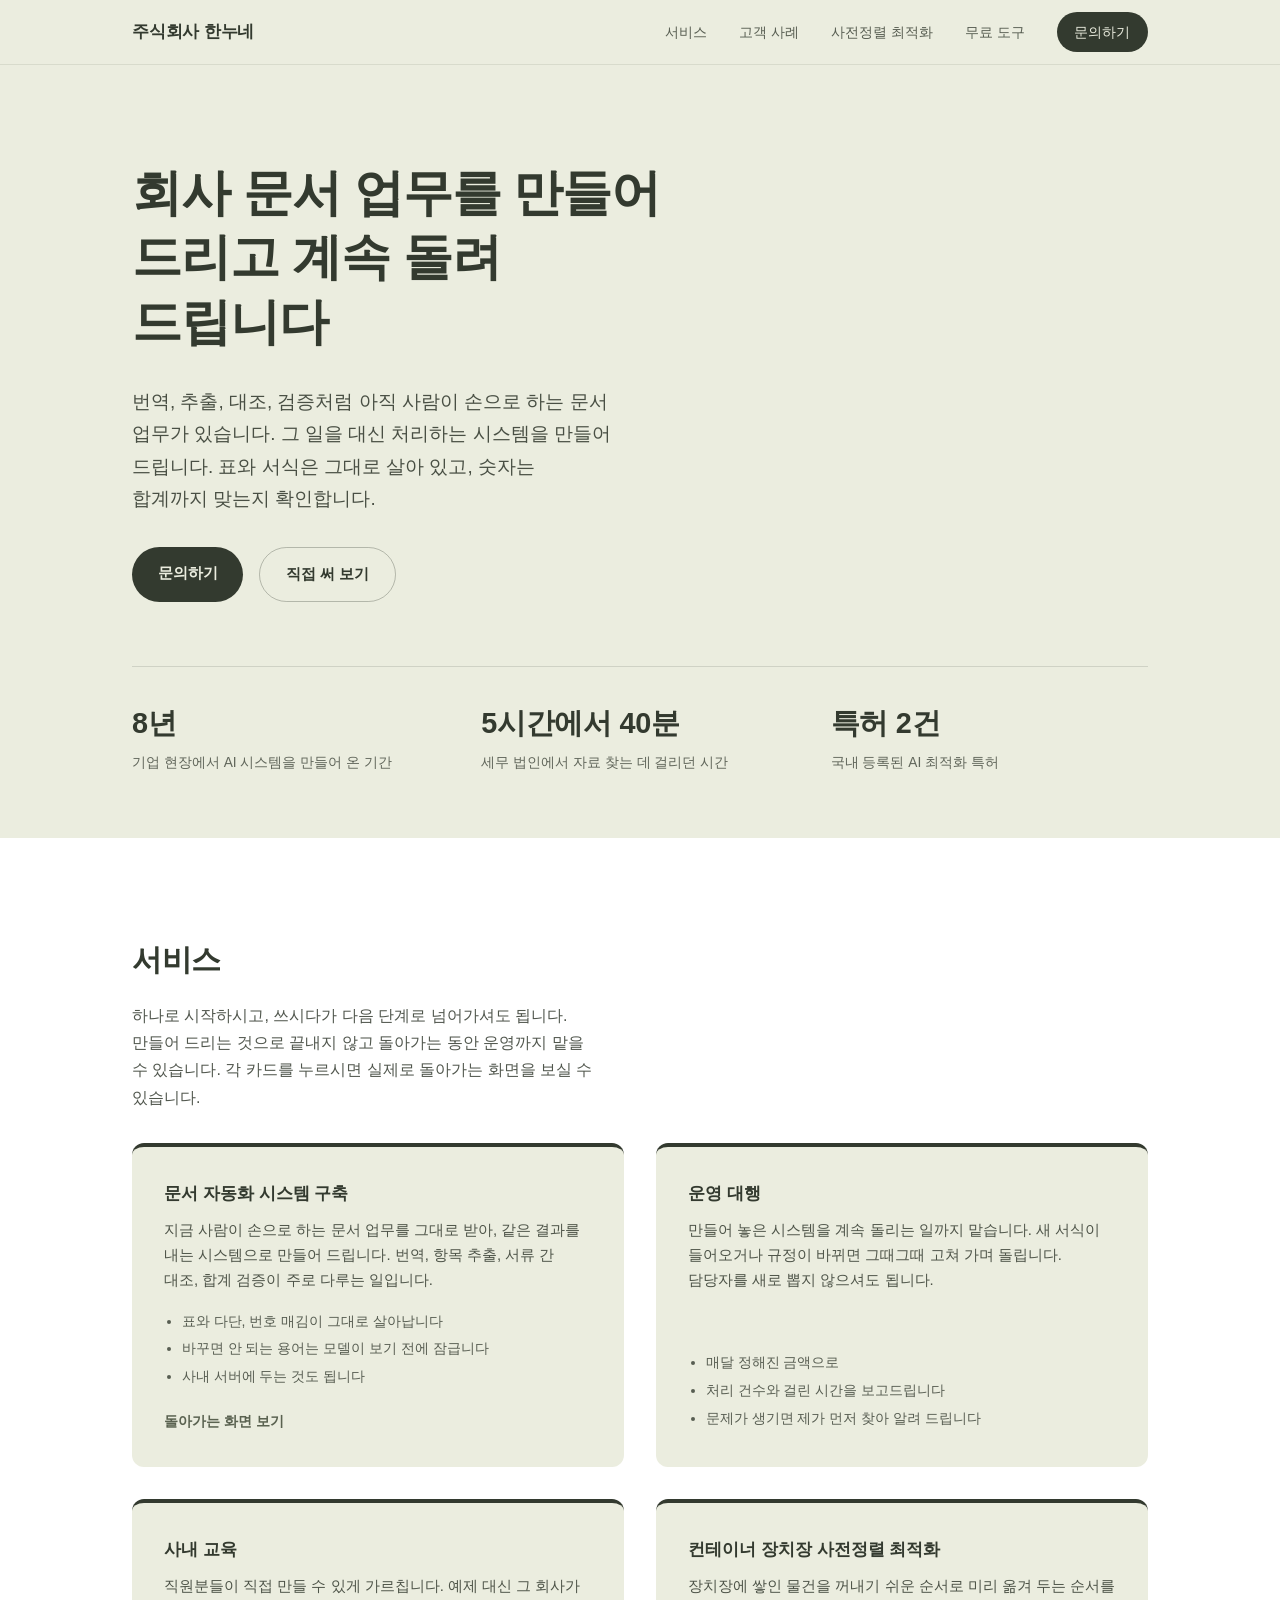
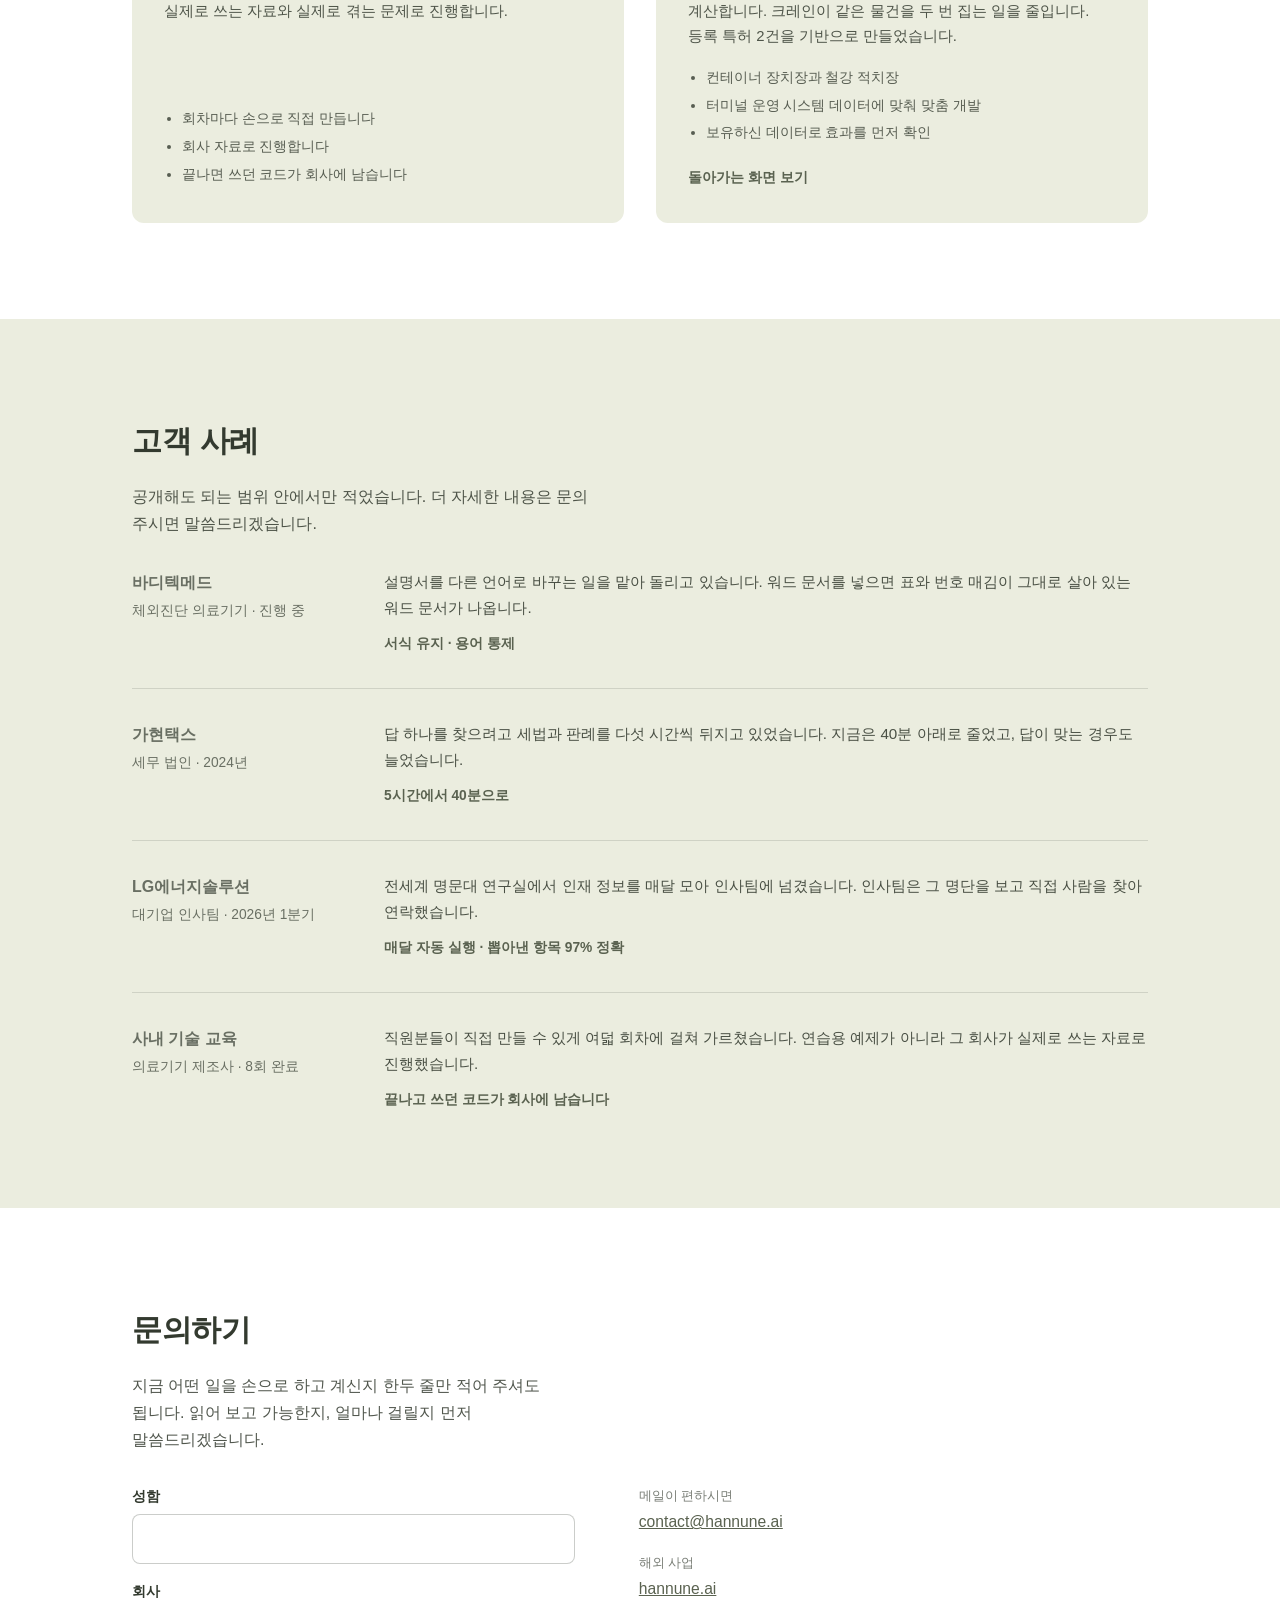
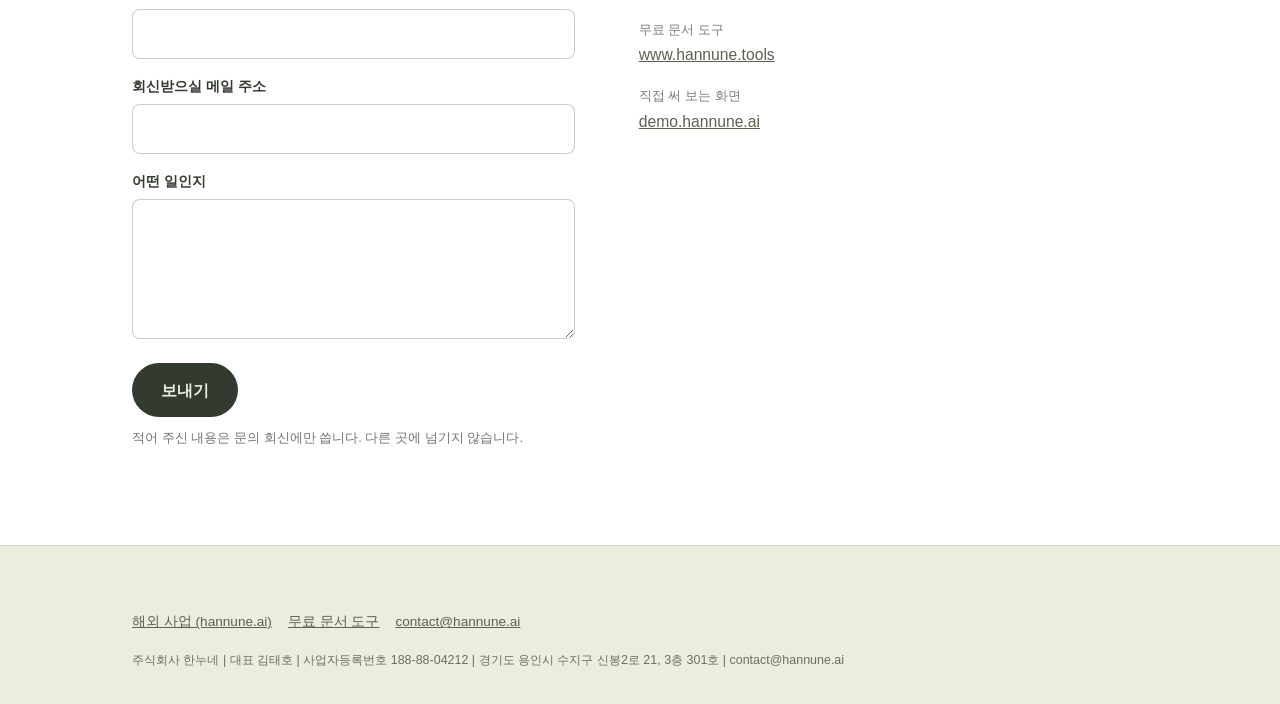
==== index.html @ e2fcb83c "주식회사 한누네 국내 소개 사이트를 올린다 첫 화면, 서비스 네 가지, 고객 사례 네 건, 문의 폼, 사업자 표시로 이루어진 한 쪽짜리 사이트다. 컨테이너 장치장 사전정렬 최적화 " ====
<!DOCTYPE html>
<html lang="ko">
<head>
<meta charset="UTF-8">
<meta name="viewport" content="width=device-width, initial-scale=1.0">
<title>주식회사 한누네 — 회사 문서 업무를 만들어 드리고 계속 돌려 드립니다</title>
<meta name="description" content="번역, 추출, 검증처럼 사람이 손으로 하던 문서 업무를 자동화해 드립니다. 서식을 그대로 살리고 숫자를 검증합니다. 만들어 드리는 것으로 끝내지 않고 운영까지 맡습니다.">
<link rel="canonical" href="https://hannune.net/">
<meta property="og:type" content="website">
<meta property="og:title" content="주식회사 한누네">
<meta property="og:description" content="회사 문서 업무를 만들어 드리고 계속 돌려 드립니다.">
<meta property="og:url" content="https://hannune.net/">
<meta property="og:locale" content="ko_KR">
<link rel="icon" href="favicon.svg" type="image/svg+xml">
<link rel="icon" href="favicon.png" type="image/png">
<link rel="stylesheet" href="styles.css">
</head>
<body>

<header class="site-header">
  <div class="container header-inner">
    <a href="/" class="site-name">주식회사 한누네</a>
    <nav class="header-nav">
      <a href="#offer">서비스</a>
      <a href="#work">고객 사례</a>
      <a href="/pre-marshalling/">사전정렬 최적화</a>
      <a href="https://www.hannune.tools/" target="_blank" rel="noopener">무료 도구</a>
      <a href="#contact" class="header-cta">문의하기</a>
    </nav>
  </div>
</header>

<main>

<section class="hero">
  <div class="container">
    <h1>회사 문서 업무를 만들어 드리고 계속 돌려 드립니다</h1>
    <p class="lead">
      번역, 추출, 대조, 검증처럼 아직 사람이 손으로 하는 문서 업무가 있습니다.
      그 일을 대신 처리하는 시스템을 만들어 드립니다. 표와 서식은 그대로 살아 있고,
      숫자는 합계까지 맞는지 확인합니다.
    </p>
    <div class="hero-actions">
      <a href="#contact" class="btn btn-primary">문의하기</a>
      <a href="https://demo.hannune.ai/" class="btn btn-secondary" target="_blank" rel="noopener">직접 써 보기</a>
    </div>

    <div class="facts">
      <div>
        <div class="fact-value">8년</div>
        <div class="fact-label">기업 현장에서 AI 시스템을 만들어 온 기간</div>
      </div>
      <div>
        <div class="fact-value">5시간에서 40분</div>
        <div class="fact-label">세무 법인에서 자료 찾는 데 걸리던 시간</div>
      </div>
      <div>
        <div class="fact-value">특허 2건</div>
        <div class="fact-label">국내 등록된 AI 최적화 특허</div>
      </div>
    </div>
  </div>
</section>

<section class="section section-white" id="offer">
  <div class="container">
    <h2>서비스</h2>
    <p class="section-lead">
      하나로 시작하시고, 쓰시다가 다음 단계로 넘어가셔도 됩니다.
      만들어 드리는 것으로 끝내지 않고 돌아가는 동안 운영까지 맡을 수 있습니다.
      각 카드를 누르시면 실제로 돌아가는 화면을 보실 수 있습니다.
    </p>

    <div class="offer-grid">
      <article class="offer-card">
        <h3>문서 자동화 시스템 구축</h3>
        <p>
          지금 사람이 손으로 하는 문서 업무를 그대로 받아, 같은 결과를 내는 시스템으로
          만들어 드립니다. 번역, 항목 추출, 서류 간 대조, 합계 검증이 주로 다루는 일입니다.
        </p>
        <ul>
          <li>표와 다단, 번호 매김이 그대로 살아납니다</li>
          <li>바꾸면 안 되는 용어는 모델이 보기 전에 잠급니다</li>
          <li>사내 서버에 두는 것도 됩니다</li>
        </ul>
        <a class="offer-link" href="https://demo.hannune.ai/" target="_blank" rel="noopener">돌아가는 화면 보기</a>
      </article>

      <article class="offer-card">
        <h3>운영 대행</h3>
        <p>
          만들어 놓은 시스템을 계속 돌리는 일까지 맡습니다. 새 서식이 들어오거나
          규정이 바뀌면 그때그때 고쳐 가며 돌립니다. 담당자를 새로 뽑지 않으셔도 됩니다.
        </p>
        <ul>
          <li>매달 정해진 금액으로</li>
          <li>처리 건수와 걸린 시간을 보고드립니다</li>
          <li>문제가 생기면 제가 먼저 찾아 알려 드립니다</li>
        </ul>
      </article>

      <article class="offer-card">
        <h3>사내 교육</h3>
        <p>
          직원분들이 직접 만들 수 있게 가르칩니다. 예제 대신 그 회사가 실제로
          쓰는 자료와 실제로 겪는 문제로 진행합니다.
        </p>
        <ul>
          <li>회차마다 손으로 직접 만듭니다</li>
          <li>회사 자료로 진행합니다</li>
          <li>끝나면 쓰던 코드가 회사에 남습니다</li>
        </ul>
      </article>

      <article class="offer-card">
        <h3>컨테이너 장치장 사전정렬 최적화</h3>
        <p>
          장치장에 쌓인 물건을 꺼내기 쉬운 순서로 미리 옮겨 두는 순서를 계산합니다.
          크레인이 같은 물건을 두 번 집는 일을 줄입니다. 등록 특허 2건을 기반으로
          만들었습니다.
        </p>
        <ul>
          <li>컨테이너 장치장과 철강 적치장</li>
          <li>터미널 운영 시스템 데이터에 맞춰 맞춤 개발</li>
          <li>보유하신 데이터로 효과를 먼저 확인</li>
        </ul>
        <a class="offer-link" href="/pre-marshalling/">돌아가는 화면 보기</a>
      </article>
    </div>
  </div>
</section>

<section class="section" id="work">
  <div class="container">
    <h2>고객 사례</h2>
    <p class="section-lead">
      공개해도 되는 범위 안에서만 적었습니다. 더 자세한 내용은 문의 주시면 말씀드리겠습니다.
    </p>

    <div class="case-list">


      <article class="case">
        <div class="case-meta">
          <div class="case-client">바디텍메드</div>
          체외진단 의료기기 · 진행 중
        </div>
        <div class="case-body">
          <p>
            설명서를 다른 언어로 바꾸는 일을 맡아 돌리고 있습니다.
            워드 문서를 넣으면 표와 번호 매김이 그대로 살아 있는 워드 문서가 나옵니다.
          </p>
          <span class="case-result">서식 유지 · 용어 통제</span>
        </div>
      </article>

      <article class="case">
        <div class="case-meta">
          <div class="case-client">가현택스</div>
          세무 법인 · 2024년
        </div>
        <div class="case-body">
          <p>
            답 하나를 찾으려고 세법과 판례를 다섯 시간씩 뒤지고 있었습니다.
            지금은 40분 아래로 줄었고, 답이 맞는 경우도 늘었습니다.
          </p>
          <span class="case-result">5시간에서 40분으로</span>
        </div>
      </article>

      <article class="case">
        <div class="case-meta">
          <div class="case-client">LG에너지솔루션</div>
          대기업 인사팀 · 2026년 1분기
        </div>
        <div class="case-body">
          <p>
            전세계 명문대 연구실에서 인재 정보를 매달 모아 인사팀에 넘겼습니다.
            인사팀은 그 명단을 보고 직접 사람을 찾아 연락했습니다.
          </p>
          <span class="case-result">매달 자동 실행 · 뽑아낸 항목 97% 정확</span>
        </div>
      </article>

      <article class="case">
        <div class="case-meta">
          <div class="case-client">사내 기술 교육</div>
          의료기기 제조사 · 8회 완료
        </div>
        <div class="case-body">
          <p>
            직원분들이 직접 만들 수 있게 여덟 회차에 걸쳐 가르쳤습니다.
            연습용 예제가 아니라 그 회사가 실제로 쓰는 자료로 진행했습니다.
          </p>
          <span class="case-result">끝나고 쓰던 코드가 회사에 남습니다</span>
        </div>
      </article>
      </article>

    </div>
  </div>
</section>

<section class="section section-white" id="contact">
  <div class="container">
    <h2>문의하기</h2>
    <p class="section-lead">
      지금 어떤 일을 손으로 하고 계신지 한두 줄만 적어 주셔도 됩니다.
      읽어 보고 가능한지, 얼마나 걸릴지 먼저 말씀드리겠습니다.
    </p>

    <div class="contact-grid">
      <form class="contact-form" id="contact-form" novalidate>
        <label for="f-name">성함</label>
        <input type="text" id="f-name" name="name" maxlength="80" autocomplete="name" required>

        <label for="f-company">회사</label>
        <input type="text" id="f-company" name="company" maxlength="120" autocomplete="organization">

        <label for="f-email">회신받으실 메일 주소</label>
        <input type="email" id="f-email" name="email" maxlength="200" autocomplete="email" required>

        <label for="f-message">어떤 일인지</label>
        <textarea id="f-message" name="message" maxlength="4000" required></textarea>

        <button type="submit" id="f-submit">보내기</button>
        <p class="form-note">
          적어 주신 내용은 문의 회신에만 씁니다. 다른 곳에 넘기지 않습니다.
        </p>
        <div class="form-status" id="f-status" role="status" aria-live="polite"></div>
      </form>

      <dl class="contact-direct">
        <dt>메일이 편하시면</dt>
        <dd><a href="mailto:contact@hannune.ai">contact@hannune.ai</a></dd>

        <dt>해외 사업</dt>
        <dd><a href="https://hannune.ai/" target="_blank" rel="noopener">hannune.ai</a></dd>

        <dt>무료 문서 도구</dt>
        <dd><a href="https://www.hannune.tools/" target="_blank" rel="noopener">www.hannune.tools</a></dd>

        <dt>직접 써 보는 화면</dt>
        <dd><a href="https://demo.hannune.ai/" target="_blank" rel="noopener">demo.hannune.ai</a></dd>
      </dl>
    </div>
  </div>
</section>

</main>

<footer class="site-footer">
  <div class="container">
    <div class="footer-links">
      <a href="https://hannune.ai/" target="_blank" rel="noopener">해외 사업 (hannune.ai)</a>
      <a href="https://www.hannune.tools/" target="_blank" rel="noopener">무료 문서 도구</a>
      <a href="mailto:contact@hannune.ai">contact@hannune.ai</a>
    </div>
    <!-- 전자상거래법 제10조는 사이버몰 운영자의 상호와 대표자 성명, 주소, 연락처,
         사업자등록번호를 첫 화면에 표시하도록 한다. 전화번호는 사장님 결정으로
         비워 두었고(2026-10-29) 사업용 번호가 생기면 그때 넣는다. -->
    <p class="business-info">
      주식회사 한누네 | 대표 김태호 | 사업자등록번호 188-88-04212 |
      경기도 용인시 수지구 신봉2로 21, 3층 301호 | contact@hannune.ai
    </p>
  </div>
</footer>

<script>
// 문의 내용을 도구 모음 서버로 보낸다. 이 사이트는 정적 페이지라 서버가 없고,
// 도구 모음 서버는 이미 돌고 있으며 받은 내용을 쌓아 둘 곳도 있다.
(function () {
  var ENDPOINT = 'https://www.hannune.tools/inquiry';
  var form = document.getElementById('contact-form');
  var button = document.getElementById('f-submit');
  var status = document.getElementById('f-status');

  function show(kind, text) {
    status.className = 'form-status show ' + kind;
    status.textContent = text;
  }

  form.addEventListener('submit', function (event) {
    event.preventDefault();
    var data = {
      name: form.name.value.trim(),
      company: form.company.value.trim(),
      email: form.email.value.trim(),
      message: form.message.value.trim(),
      source: 'hannune.net'
    };
    if (!data.name || !data.email || !data.message) {
      show('bad', '성함과 메일 주소, 내용을 적어 주세요.');
      return;
    }
    button.disabled = true;
    show('ok', '보내는 중입니다.');

    fetch(ENDPOINT, {
      method: 'POST',
      headers: { 'Content-Type': 'application/json' },
      body: JSON.stringify(data)
    }).then(function (response) {
      if (!response.ok) { throw new Error('status ' + response.status); }
      return response.json();
    }).then(function () {
      form.reset();
      show('ok', '보냈습니다. 읽어 보고 회신드리겠습니다.');
    }).catch(function () {
      // 보내기가 막히더라도 사람이 연락할 길은 남겨 둔다.
      show('bad', '지금 보내지지 않았습니다. contact@hannune.ai 로 보내 주시면 바로 확인하겠습니다.');
    }).then(function () {
      button.disabled = false;
    });
  });
})();
</script>

</body>
</html>
---- styles.css ----
/* 주식회사 한누네 국내 사이트.
   색과 간격 값은 hannune.ai 의 styles.css 를 그대로 가져왔다. 같은 회사의
   사이트이므로 보는 사람이 같은 곳이라고 느껴야 한다. */

:root {
    --color-light: #EBEDDF;
    --color-dark: #333A2F;
    --color-accent: #7A8270;
    --color-hover: #5A6250;
    --color-white: #ffffff;
    --spacing-xs: 0.5rem;
    --spacing-sm: 1rem;
    --spacing-md: 2rem;
    --spacing-lg: 4rem;
    --spacing-xl: 6rem;
    --transition-fast: 0.2s ease;
    --transition-smooth: 0.4s cubic-bezier(0.4, 0, 0.2, 1);
}

* {
    margin: 0;
    padding: 0;
    box-sizing: border-box;
}

html {
    scroll-behavior: smooth;
}

body {
    /* 한국어가 본문이라 한글 글꼴을 앞에 둔다. */
    font-family: 'Pretendard', -apple-system, BlinkMacSystemFont, 'Apple SD Gothic Neo',
        'Noto Sans KR', 'Malgun Gothic', 'Segoe UI', Roboto, sans-serif;
    line-height: 1.7;
    color: var(--color-dark);
    background-color: var(--color-light);
    overflow-x: hidden;
    /* 한글은 단어 중간에서 끊기면 읽기 나쁘다. */
    word-break: keep-all;
}

a {
    color: inherit;
}

.container {
    width: 100%;
    max-width: 1080px;
    margin: 0 auto;
    padding: 0 var(--spacing-md);
}

/* ── 맨 위 줄 ───────────────────────────────── */

.site-header {
    position: sticky;
    top: 0;
    z-index: 100;
    background: rgba(235, 237, 223, 0.92);
    backdrop-filter: blur(8px);
    border-bottom: 1px solid rgba(51, 58, 47, 0.1);
}

.header-inner {
    display: flex;
    align-items: center;
    justify-content: space-between;
    height: 64px;
}

.site-name {
    font-size: 1.05rem;
    font-weight: 700;
    letter-spacing: -0.01em;
    text-decoration: none;
}

.header-nav {
    display: flex;
    gap: var(--spacing-md);
    align-items: center;
}

.header-nav a {
    font-size: 0.9rem;
    text-decoration: none;
    color: var(--color-dark);
    opacity: 0.8;
    transition: opacity var(--transition-fast);
}

.header-nav a:hover {
    opacity: 1;
}

.header-cta {
    background: var(--color-dark);
    color: var(--color-light) !important;
    padding: 0.5rem 1.1rem;
    border-radius: 999px;
    opacity: 1 !important;
    transition: background var(--transition-fast);
}

.header-cta:hover {
    background: var(--color-hover);
}

/* ── 첫 화면 ───────────────────────────────── */

.hero {
    padding: var(--spacing-xl) 0 var(--spacing-lg);
}

.hero h1 {
    font-size: clamp(1.9rem, 4.6vw, 3.1rem);
    line-height: 1.3;
    letter-spacing: -0.02em;
    font-weight: 700;
    max-width: 20ch;
}

.hero p.lead {
    margin-top: var(--spacing-md);
    font-size: clamp(1rem, 1.8vw, 1.18rem);
    max-width: 46ch;
    opacity: 0.88;
}

.hero-actions {
    margin-top: var(--spacing-md);
    display: flex;
    gap: var(--spacing-sm);
    flex-wrap: wrap;
}

.btn {
    display: inline-block;
    padding: 0.85rem 1.6rem;
    border-radius: 999px;
    text-decoration: none;
    font-size: 0.95rem;
    font-weight: 600;
    transition: transform var(--transition-fast), background var(--transition-fast);
}

.btn-primary {
    background: var(--color-dark);
    color: var(--color-light);
}

.btn-primary:hover {
    background: var(--color-hover);
    transform: translateY(-2px);
}

.btn-secondary {
    background: transparent;
    color: var(--color-dark);
    border: 1px solid rgba(51, 58, 47, 0.3);
}

.btn-secondary:hover {
    border-color: var(--color-dark);
    transform: translateY(-2px);
}

/* ── 숫자 세 개 ───────────────────────────── */

.facts {
    display: grid;
    grid-template-columns: repeat(3, 1fr);
    gap: var(--spacing-md);
    margin-top: var(--spacing-lg);
    padding-top: var(--spacing-md);
    border-top: 1px solid rgba(51, 58, 47, 0.15);
}

.fact-value {
    font-size: clamp(1.3rem, 2.6vw, 1.8rem);
    font-weight: 700;
    letter-spacing: -0.01em;
}

.fact-label {
    font-size: 0.86rem;
    opacity: 0.75;
    margin-top: 0.2rem;
}

/* ── 공통 구역 ───────────────────────────── */

.section {
    padding: var(--spacing-xl) 0;
}

.section-white {
    background: var(--color-white);
}

.section h2 {
    font-size: clamp(1.4rem, 2.6vw, 1.9rem);
    letter-spacing: -0.01em;
    margin-bottom: var(--spacing-sm);
}

.section .section-lead {
    max-width: 52ch;
    opacity: 0.85;
    margin-bottom: var(--spacing-md);
}

/* ── 하는 일 ───────────────────────────────── */

.offer-grid {
    display: grid;
    grid-template-columns: repeat(2, 1fr);
    gap: var(--spacing-md);
}

.offer-card {
    background: var(--color-light);
    border-radius: 12px;
    padding: var(--spacing-md);
    border-top: 4px solid var(--color-dark);
    display: flex;
    flex-direction: column;
}

.section-white .offer-card {
    background: var(--color-light);
}

.offer-card h3 {
    font-size: 1.08rem;
    margin-bottom: 0.6rem;
}

.offer-card p {
    font-size: 0.93rem;
    opacity: 0.85;
    flex: 1;
}

.offer-card ul {
    margin-top: var(--spacing-sm);
    padding-left: 1.1rem;
    font-size: 0.88rem;
    opacity: 0.8;
}

.offer-card li {
    margin-bottom: 0.25rem;
}

/* 카드마다 그 일이 실제로 돌아가는 화면으로 간다. 카드 맨 아래에 붙도록
   margin-top: auto 를 쓴다(카드가 flex 열 방향이다). */
.offer-link {
    margin-top: auto;
    padding-top: var(--spacing-sm);
    font-size: 0.9rem;
    font-weight: 600;
    color: var(--color-hover);
    text-decoration: none;
    border-bottom: 1px solid transparent;
    align-self: flex-start;
    transition: border-color var(--transition-fast);
}

.offer-link:hover {
    border-bottom-color: var(--color-hover);
}

/* ── 한 일 ───────────────────────────────── */

.case-list {
    display: flex;
    flex-direction: column;
    gap: var(--spacing-md);
}

.case {
    display: grid;
    grid-template-columns: 220px 1fr;
    gap: var(--spacing-md);
    padding-bottom: var(--spacing-md);
    border-bottom: 1px solid rgba(51, 58, 47, 0.15);
}

.case:last-child {
    border-bottom: none;
    padding-bottom: 0;
}

.case-meta {
    font-size: 0.86rem;
    opacity: 0.7;
}

.case-client {
    font-weight: 700;
    opacity: 1;
    font-size: 1rem;
    margin-bottom: 0.2rem;
}

.case-body h3 {
    font-size: 1.05rem;
    margin-bottom: 0.5rem;
}

.case-body p {
    font-size: 0.95rem;
    opacity: 0.88;
}

.case-result {
    display: inline-block;
    margin-top: 0.7rem;
    font-size: 0.86rem;
    font-weight: 600;
    color: var(--color-hover);
}

/* ── 문의 ───────────────────────────────── */

.contact-grid {
    display: grid;
    grid-template-columns: 1fr 1.15fr;
    gap: var(--spacing-lg);
    align-items: start;
}

.contact-form label {
    display: block;
    font-size: 0.88rem;
    font-weight: 600;
    margin-bottom: 0.3rem;
    margin-top: var(--spacing-sm);
}

.contact-form label:first-child {
    margin-top: 0;
}

.contact-form input,
.contact-form textarea {
    width: 100%;
    padding: 0.7rem 0.9rem;
    border: 1px solid rgba(51, 58, 47, 0.25);
    border-radius: 8px;
    font: inherit;
    font-size: 0.95rem;
    background: var(--color-white);
    color: var(--color-dark);
}

.contact-form textarea {
    min-height: 140px;
    resize: vertical;
}

.contact-form input:focus,
.contact-form textarea:focus {
    outline: 2px solid var(--color-accent);
    outline-offset: 1px;
    border-color: transparent;
}

.contact-form button {
    margin-top: var(--spacing-sm);
    padding: 0.85rem 1.8rem;
    border: none;
    border-radius: 999px;
    background: var(--color-dark);
    color: var(--color-light);
    font: inherit;
    font-weight: 600;
    cursor: pointer;
    transition: background var(--transition-fast);
}

.contact-form button:hover:not(:disabled) {
    background: var(--color-hover);
}

.contact-form button:disabled {
    opacity: 0.55;
    cursor: default;
}

.form-note {
    font-size: 0.82rem;
    opacity: 0.7;
    margin-top: 0.6rem;
}

.form-status {
    margin-top: var(--spacing-sm);
    padding: 0.8rem 1rem;
    border-radius: 8px;
    font-size: 0.92rem;
    display: none;
}

.form-status.show {
    display: block;
}

.form-status.ok {
    background: rgba(122, 130, 112, 0.18);
    border: 1px solid var(--color-accent);
}

.form-status.bad {
    background: rgba(170, 60, 50, 0.1);
    border: 1px solid rgba(170, 60, 50, 0.4);
}

.contact-direct dt {
    font-size: 0.82rem;
    opacity: 0.65;
    margin-top: var(--spacing-sm);
}

.contact-direct dt:first-child {
    margin-top: 0;
}

.contact-direct dd {
    font-size: 0.98rem;
    margin-top: 0.1rem;
}

.contact-direct a {
    color: var(--color-hover);
}

/* ── 맨 아래 ───────────────────────────────── */

.site-footer {
    padding: var(--spacing-lg) 0 var(--spacing-md);
    border-top: 1px solid rgba(51, 58, 47, 0.15);
    font-size: 0.85rem;
}

.footer-links {
    display: flex;
    gap: var(--spacing-sm);
    flex-wrap: wrap;
    margin-bottom: var(--spacing-sm);
}

.footer-links a {
    color: var(--color-hover);
}

/* 전자상거래법이 요구하는 사업자 표시. 읽을 수는 있되 화면의 주인공은
   아니므로 한 단계 연하게 둔다. */
.business-info {
    font-size: 0.78rem;
    opacity: 0.7;
    line-height: 1.8;
}

/* ── 좁은 화면 ───────────────────────────── */

@media (max-width: 860px) {
    .offer-grid { grid-template-columns: 1fr; }
    .contact-grid { grid-template-columns: 1fr; gap: var(--spacing-md); }
    .case { grid-template-columns: 1fr; gap: var(--spacing-xs); }
    .facts { grid-template-columns: 1fr; gap: var(--spacing-sm); }
    .header-nav a:not(.header-cta) { display: none; }
}

@media (max-width: 480px) {
    .container { padding: 0 var(--spacing-sm); }
    .hero { padding: var(--spacing-lg) 0 var(--spacing-md); }
    .section { padding: var(--spacing-lg) 0; }
}

@media (prefers-reduced-motion: reduce) {
    * { transition: none !important; scroll-behavior: auto !important; }
}
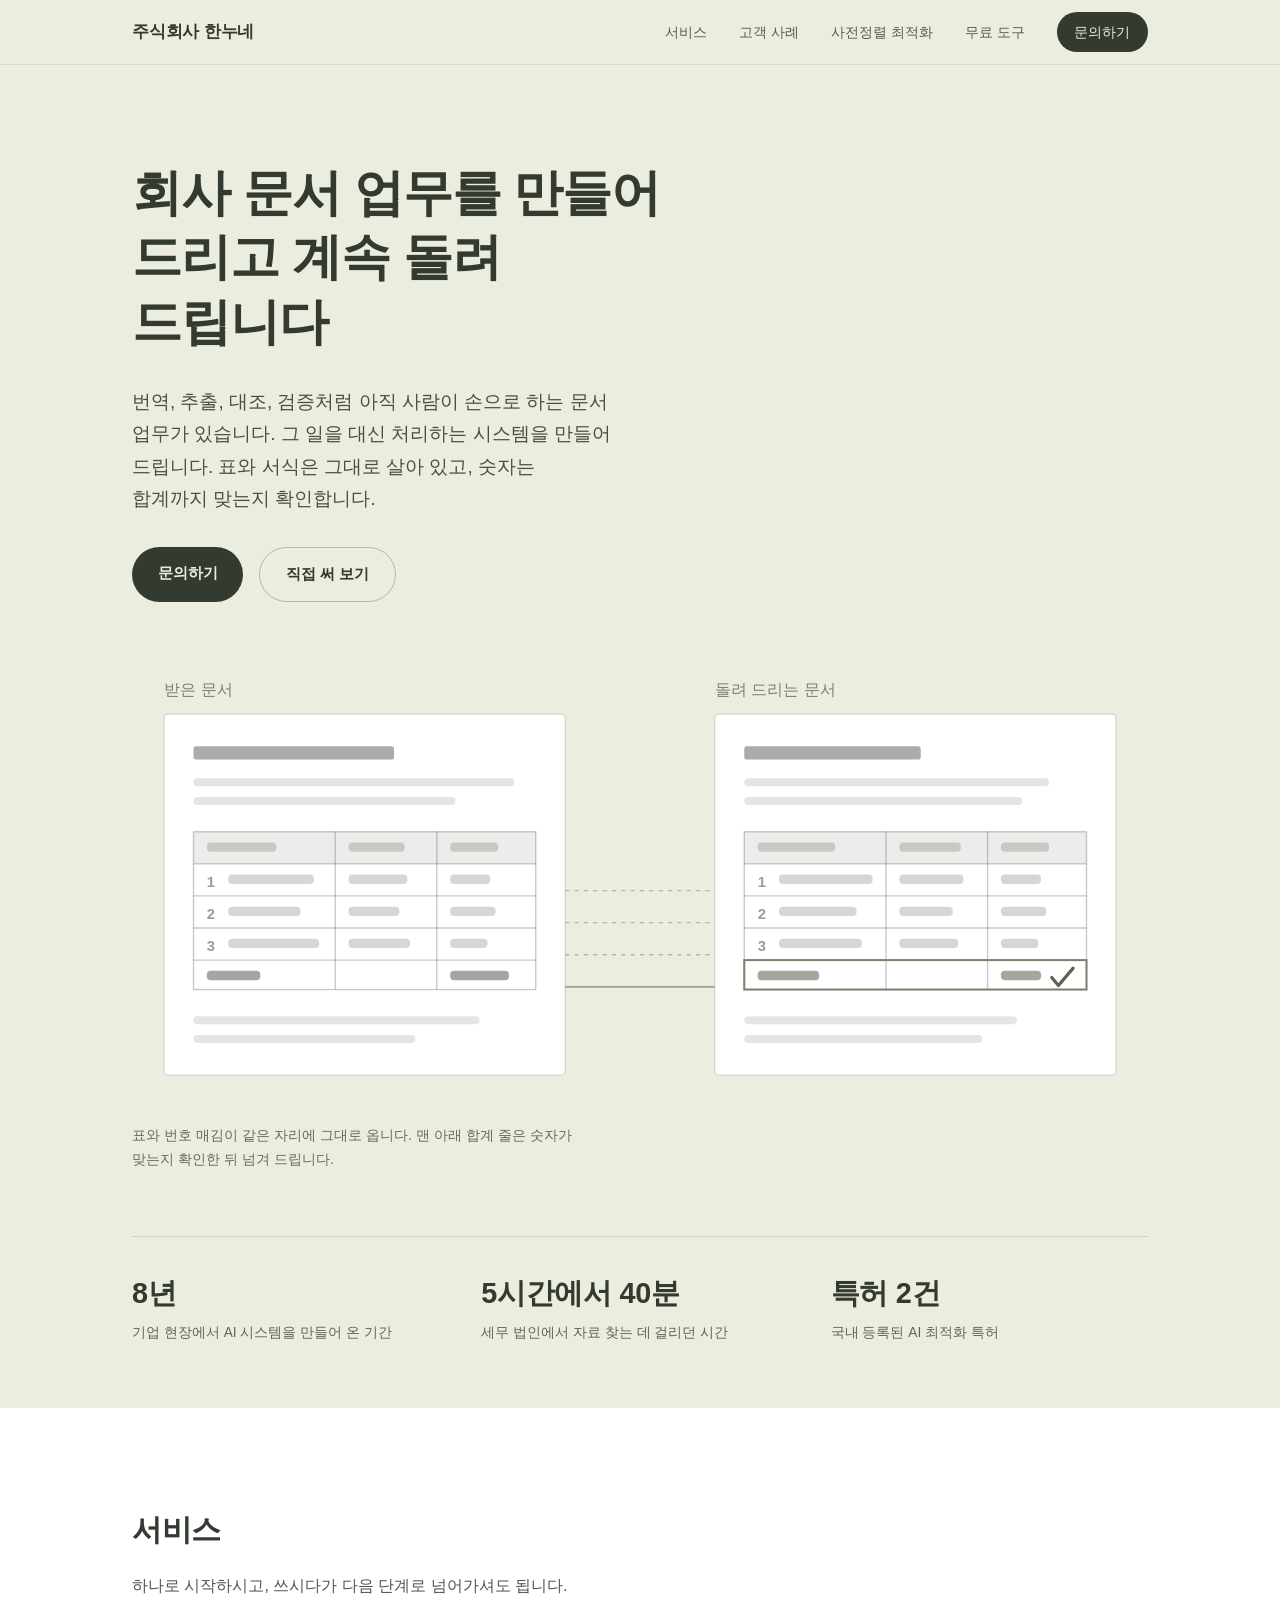
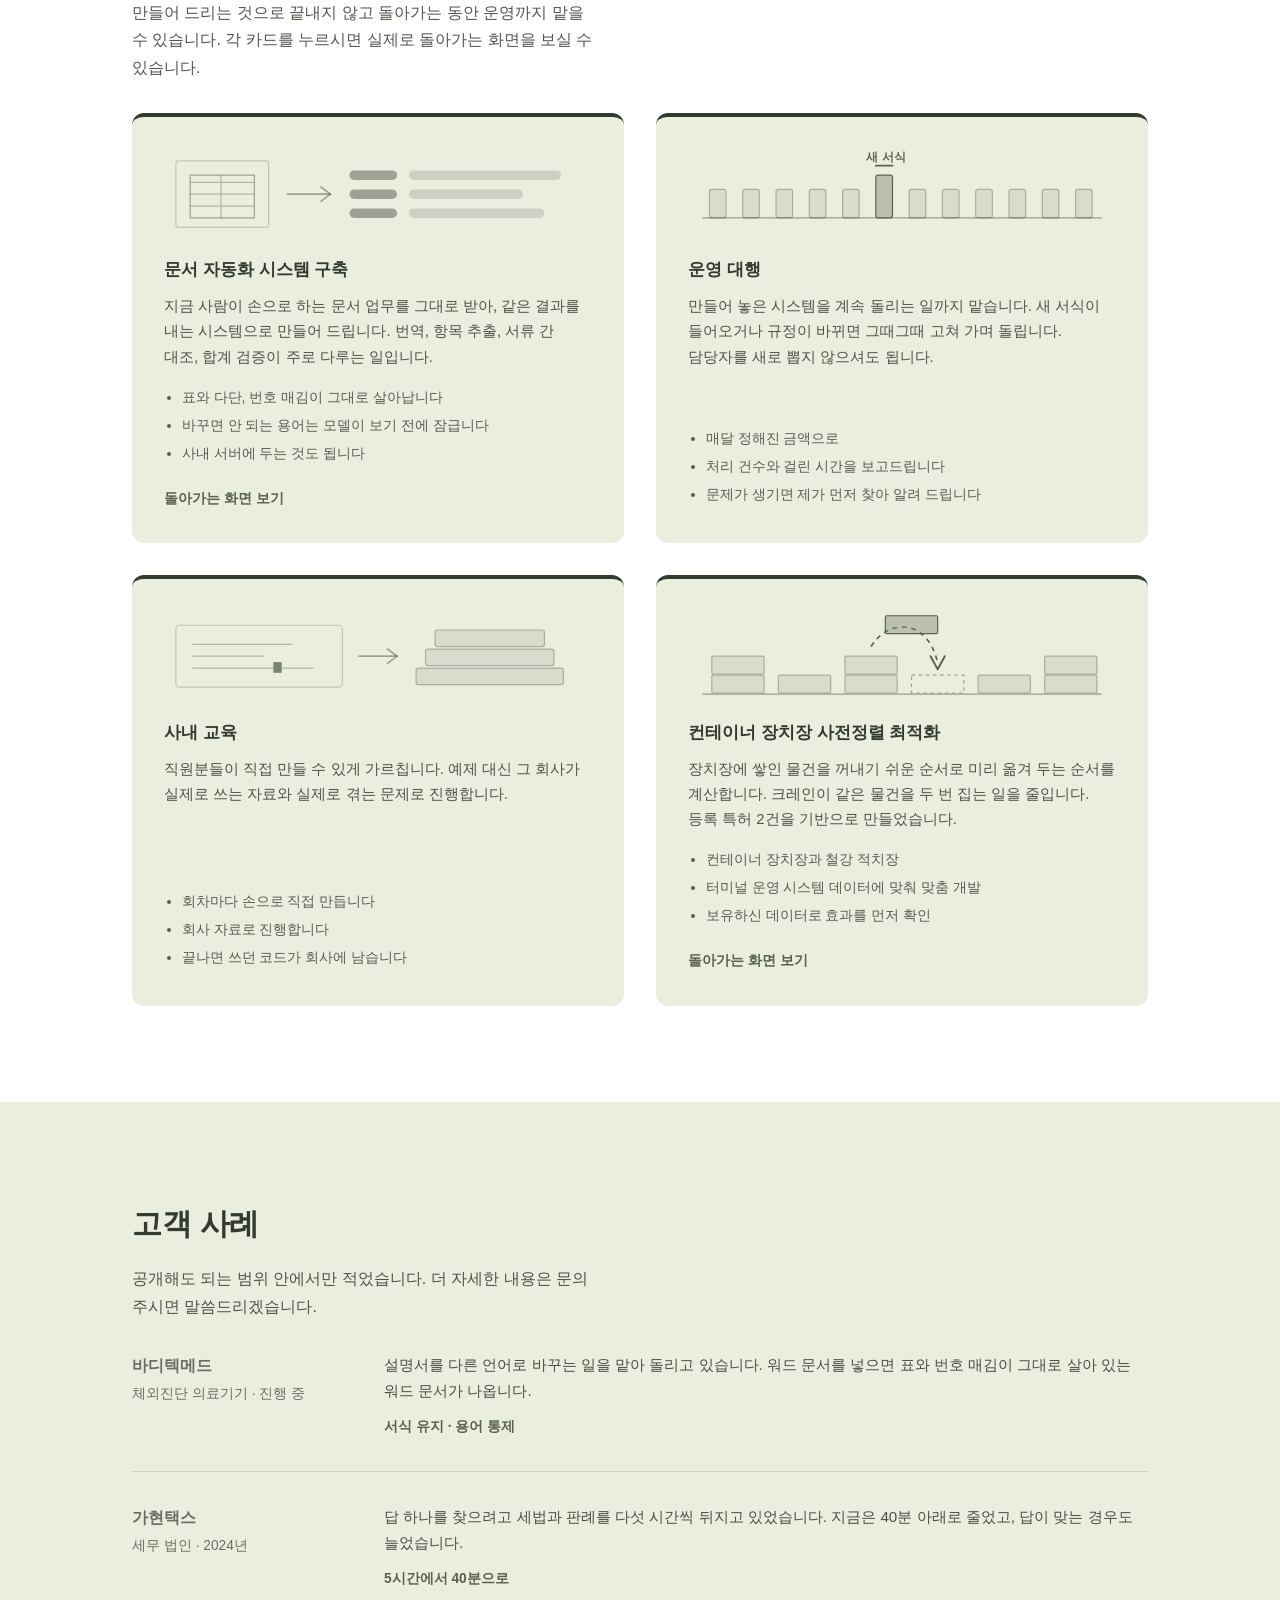
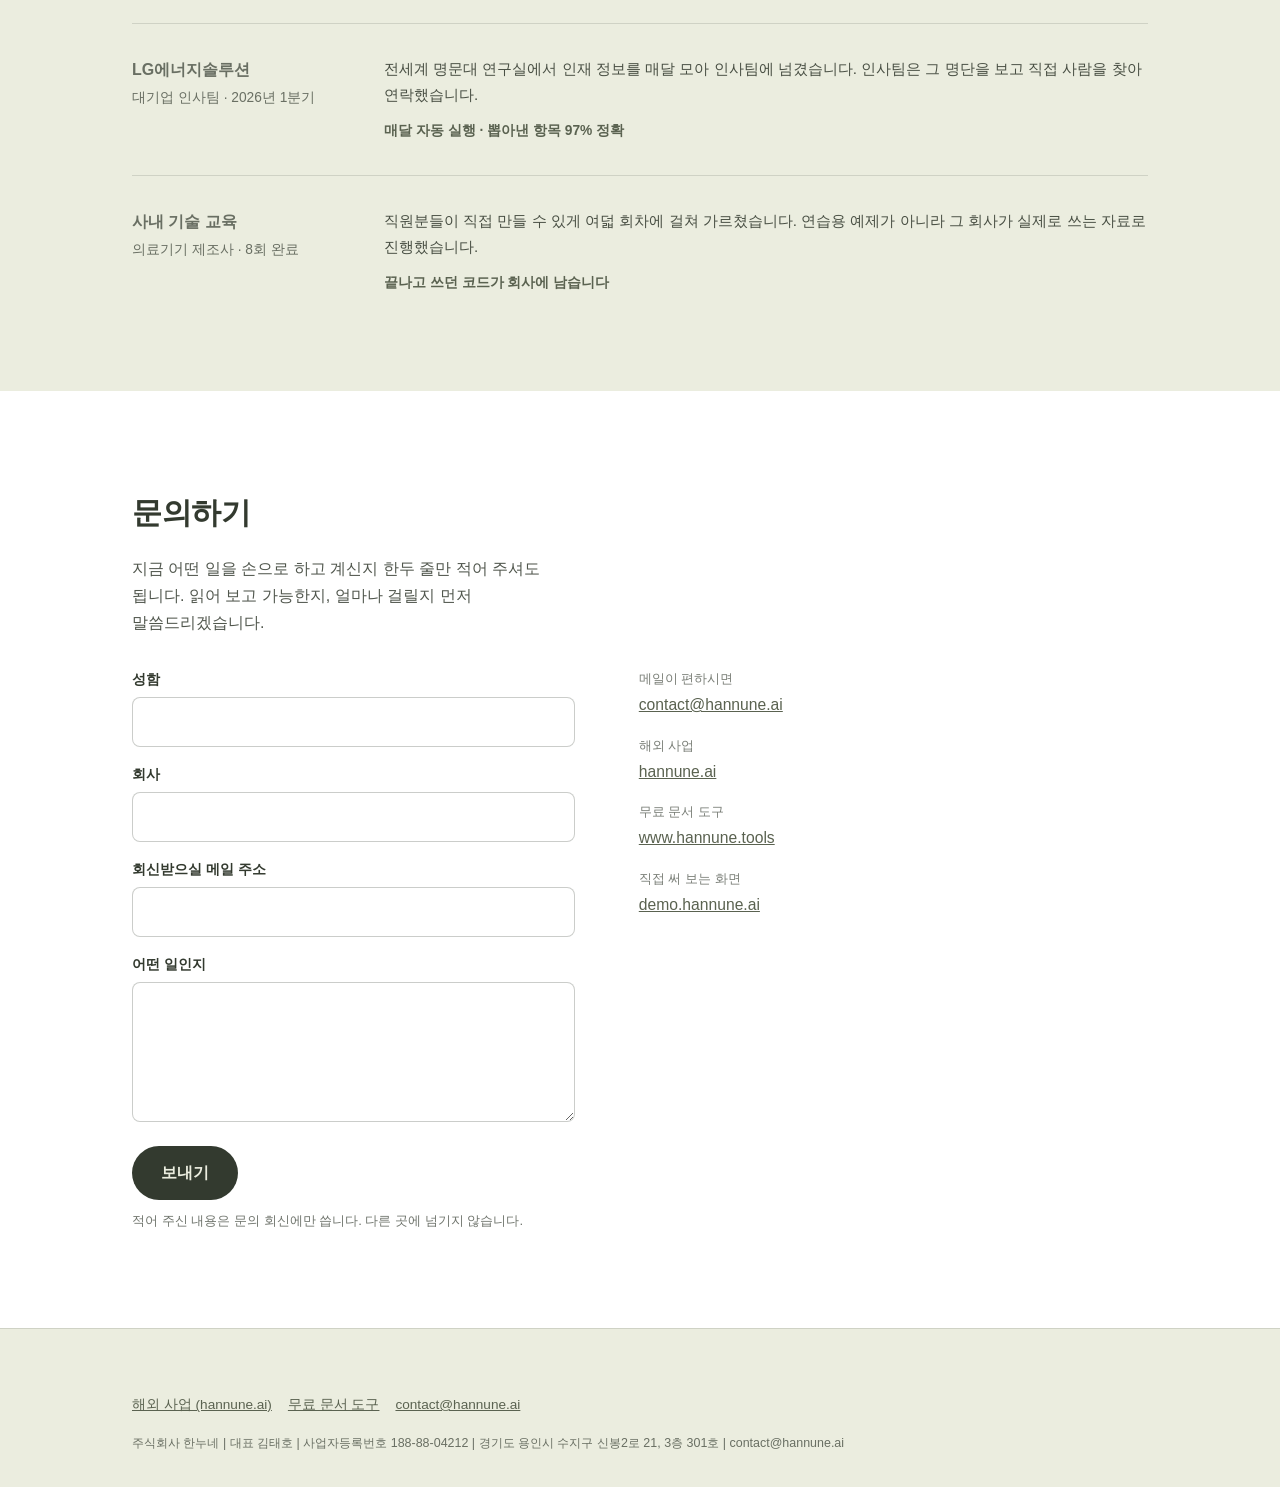
==== commit a1d6ac0b: "첫 화면과 서비스 카드에 그림을 넣는다 사진 대신 이 회사가 실제로 내놓는 결과물을 선으로 그렸다. 첫 화면은 받은 문서와 돌려 드리는 문서를 나란히 놓아 표와 번호가 같은 자리에" ====
--- a/index.html
+++ b/index.html
@@ -14,6 +14,15 @@
 <link rel="icon" href="favicon.svg" type="image/svg+xml">
 <link rel="icon" href="favicon.png" type="image/png">
 <link rel="stylesheet" href="styles.css">
+<!-- 구글 애널리틱스 (2026-10-30 만든 hannune.net 측정 번호).
+     영어 사이트 번호를 쓰면 국내 방문이 그쪽 숫자에 섞이므로 따로 만들었다. -->
+<script async src="https://www.googletagmanager.com/gtag/js?id=G-S7EXKDCVSP"></script>
+<script>
+  window.dataLayer = window.dataLayer || [];
+  function gtag(){dataLayer.push(arguments);}
+  gtag('js', new Date());
+  gtag('config', 'G-S7EXKDCVSP');
+</script>
 </head>
 <body>
 
@@ -45,6 +54,90 @@
       <a href="https://demo.hannune.ai/" class="btn btn-secondary" target="_blank" rel="noopener">직접 써 보기</a>
     </div>
 
+    <figure class="hero-figure">
+      <!-- 사진 대신 한누네가 실제로 내놓는 결과물을 그린다. 왼쪽이 받은 문서,
+           오른쪽이 돌려 드리는 문서다. 표의 줄이 같은 자리에 그대로 있고,
+           가운데 가는 선이 그 줄끼리 이어진다는 것을 보여 준다. 마지막 합계
+           줄에만 색을 써서 숫자를 확인한다는 것을 한 군데에서만 말한다. -->
+      <svg class="doc-pair" viewBox="0 0 760 330" role="img"
+           aria-label="왼쪽의 원본 문서와 오른쪽의 번역된 문서. 표와 번호 매김이 같은 자리에 그대로 있고 맨 아래 합계 줄에 확인 표시가 있다.">
+        <g class="dp-ink">
+          <text class="dp-tag" x="24" y="22">받은 문서</text>
+          <text class="dp-tag" x="436" y="22">돌려 드리는 문서</text>
+
+          <!-- 왼쪽 문서 -->
+          <rect class="dp-page" x="24" y="36" width="300" height="270" rx="3"/>
+          <rect class="dp-title" x="46" y="60" width="150" height="10" rx="2"/>
+          <rect class="dp-line" x="46" y="84" width="240" height="6" rx="3"/>
+          <rect class="dp-line" x="46" y="98" width="196" height="6" rx="3"/>
+
+          <rect class="dp-head" x="46" y="124" width="256" height="24"/>
+          <rect class="dp-grid" x="46" y="124" width="256" height="118"/>
+          <path class="dp-rule" d="M46 148 H302 M46 172 H302 M46 196 H302 M46 220 H302"/>
+          <path class="dp-rule" d="M152 124 V242 M228 124 V242"/>
+          <rect class="dp-cell" x="56" y="132" width="52" height="7" rx="3"/>
+          <rect class="dp-cell" x="162" y="132" width="42" height="7" rx="3"/>
+          <rect class="dp-cell" x="238" y="132" width="36" height="7" rx="3"/>
+          <text class="dp-num" x="56" y="165">1</text>
+          <text class="dp-num" x="56" y="189">2</text>
+          <text class="dp-num" x="56" y="213">3</text>
+          <rect class="dp-cell" x="72" y="156" width="64" height="7" rx="3"/>
+          <rect class="dp-cell" x="72" y="180" width="54" height="7" rx="3"/>
+          <rect class="dp-cell" x="72" y="204" width="68" height="7" rx="3"/>
+          <rect class="dp-cell" x="162" y="156" width="44" height="7" rx="3"/>
+          <rect class="dp-cell" x="162" y="180" width="38" height="7" rx="3"/>
+          <rect class="dp-cell" x="162" y="204" width="46" height="7" rx="3"/>
+          <rect class="dp-cell" x="238" y="156" width="30" height="7" rx="3"/>
+          <rect class="dp-cell" x="238" y="180" width="34" height="7" rx="3"/>
+          <rect class="dp-cell" x="238" y="204" width="28" height="7" rx="3"/>
+          <rect class="dp-cell dp-strong" x="56" y="228" width="40" height="7" rx="3"/>
+          <rect class="dp-cell dp-strong" x="238" y="228" width="44" height="7" rx="3"/>
+
+          <rect class="dp-line" x="46" y="262" width="214" height="6" rx="3"/>
+          <rect class="dp-line" x="46" y="276" width="166" height="6" rx="3"/>
+
+          <!-- 같은 줄끼리 이어진다 -->
+          <path class="dp-link" d="M324 168 H436 M324 192 H436 M324 216 H436"/>
+          <path class="dp-link dp-link-sum" d="M324 240 H436"/>
+
+          <!-- 오른쪽 문서 -->
+          <rect class="dp-page" x="436" y="36" width="300" height="270" rx="3"/>
+          <rect class="dp-title" x="458" y="60" width="132" height="10" rx="2"/>
+          <rect class="dp-line" x="458" y="84" width="228" height="6" rx="3"/>
+          <rect class="dp-line" x="458" y="98" width="208" height="6" rx="3"/>
+
+          <rect class="dp-head" x="458" y="124" width="256" height="24"/>
+          <rect class="dp-grid" x="458" y="124" width="256" height="118"/>
+          <path class="dp-rule" d="M458 148 H714 M458 172 H714 M458 196 H714 M458 220 H714"/>
+          <path class="dp-rule" d="M564 124 V242 M640 124 V242"/>
+          <rect class="dp-cell" x="468" y="132" width="58" height="7" rx="3"/>
+          <rect class="dp-cell" x="574" y="132" width="46" height="7" rx="3"/>
+          <rect class="dp-cell" x="650" y="132" width="36" height="7" rx="3"/>
+          <text class="dp-num" x="468" y="165">1</text>
+          <text class="dp-num" x="468" y="189">2</text>
+          <text class="dp-num" x="468" y="213">3</text>
+          <rect class="dp-cell" x="484" y="156" width="70" height="7" rx="3"/>
+          <rect class="dp-cell" x="484" y="180" width="58" height="7" rx="3"/>
+          <rect class="dp-cell" x="484" y="204" width="62" height="7" rx="3"/>
+          <rect class="dp-cell" x="574" y="156" width="48" height="7" rx="3"/>
+          <rect class="dp-cell" x="574" y="180" width="40" height="7" rx="3"/>
+          <rect class="dp-cell" x="574" y="204" width="44" height="7" rx="3"/>
+          <rect class="dp-cell" x="650" y="156" width="30" height="7" rx="3"/>
+          <rect class="dp-cell" x="650" y="180" width="34" height="7" rx="3"/>
+          <rect class="dp-cell" x="650" y="204" width="28" height="7" rx="3"/>
+          <rect class="dp-cell dp-strong" x="468" y="228" width="46" height="7" rx="3"/>
+          <rect class="dp-cell dp-strong" x="650" y="228" width="30" height="7" rx="3"/>
+          <rect class="dp-sum" x="458" y="220" width="256" height="22"/>
+          <path class="dp-check" d="M688 233 l5 6 l11 -13"/>
+
+          <rect class="dp-line" x="458" y="262" width="204" height="6" rx="3"/>
+          <rect class="dp-line" x="458" y="276" width="178" height="6" rx="3"/>
+        </g>
+      </svg>
+      <figcaption>
+        표와 번호 매김이 같은 자리에 그대로 옵니다. 맨 아래 합계 줄은 숫자가 맞는지 확인한 뒤 넘겨 드립니다.
+      </figcaption>
+    </figure>
     <div class="facts">
       <div>
         <div class="fact-value">8년</div>
@@ -73,6 +166,21 @@
 
     <div class="offer-grid">
       <article class="offer-card">
+        <svg class="offer-figure" viewBox="0 0 360 76" role="img" aria-label="손으로 넘기던 문서가 항목별로 정리된 자료로 바뀌는 그림">
+          <g class="of-ink">
+            <rect class="of-page" x="10" y="10" width="78" height="56" rx="2"/>
+            <path class="of-rule" d="M22 28 H76 M22 38 H76 M22 48 H76 M48 22 V58"/>
+            <path class="of-rule of-frame" d="M22 22 H76 V58 H22 Z"/>
+            <path class="of-arrow" d="M104 38 H140"/>
+            <path class="of-arrow" d="M132 32 l8 6 l-8 6"/>
+            <rect class="of-key" x="156" y="18" width="40" height="8" rx="4"/>
+            <rect class="of-val" x="206" y="18" width="128" height="8" rx="4"/>
+            <rect class="of-key" x="156" y="34" width="40" height="8" rx="4"/>
+            <rect class="of-val" x="206" y="34" width="96" height="8" rx="4"/>
+            <rect class="of-key" x="156" y="50" width="40" height="8" rx="4"/>
+            <rect class="of-val" x="206" y="50" width="114" height="8" rx="4"/>
+          </g>
+        </svg>
         <h3>문서 자동화 시스템 구축</h3>
         <p>
           지금 사람이 손으로 하는 문서 업무를 그대로 받아, 같은 결과를 내는 시스템으로
@@ -87,6 +195,27 @@
       </article>
 
       <article class="offer-card">
+        <svg class="offer-figure" viewBox="0 0 360 76" role="img" aria-label="달마다 같은 일이 돌아가고, 새 서식이 들어온 달에는 고쳐서 이어 돌리는 그림">
+          <g class="of-ink">
+            <path class="of-rule of-base" d="M12 58 H348"/>
+            <g class="of-run">
+              <rect x="18" y="34" width="14" height="24" rx="2"/>
+              <rect x="46" y="34" width="14" height="24" rx="2"/>
+              <rect x="74" y="34" width="14" height="24" rx="2"/>
+              <rect x="102" y="34" width="14" height="24" rx="2"/>
+              <rect x="130" y="34" width="14" height="24" rx="2"/>
+              <rect x="186" y="34" width="14" height="24" rx="2"/>
+              <rect x="214" y="34" width="14" height="24" rx="2"/>
+              <rect x="242" y="34" width="14" height="24" rx="2"/>
+              <rect x="270" y="34" width="14" height="24" rx="2"/>
+              <rect x="298" y="34" width="14" height="24" rx="2"/>
+              <rect x="326" y="34" width="14" height="24" rx="2"/>
+            </g>
+            <rect class="of-fix" x="158" y="22" width="14" height="36" rx="2"/>
+            <path class="of-fix-mark" d="M158 14 h14"/>
+            <text class="of-tag" x="150" y="10">새 서식</text>
+          </g>
+        </svg>
         <h3>운영 대행</h3>
         <p>
           만들어 놓은 시스템을 계속 돌리는 일까지 맡습니다. 새 서식이 들어오거나
@@ -100,6 +229,20 @@
       </article>
 
       <article class="offer-card">
+        <svg class="offer-figure" viewBox="0 0 360 76" role="img" aria-label="회차를 거치며 직원이 직접 만든 코드가 쌓여 회사에 남는 그림">
+          <g class="of-ink">
+            <rect class="of-screen" x="10" y="12" width="140" height="52" rx="3"/>
+            <path class="of-rule" d="M24 28 H108 M24 38 H84 M24 48 H126"/>
+            <rect class="of-caret" x="92" y="43" width="7" height="9"/>
+            <path class="of-arrow" d="M164 38 H196"/>
+            <path class="of-arrow" d="M188 32 l8 6 l-8 6"/>
+            <g class="of-stack">
+              <rect x="212" y="48" width="124" height="14" rx="2"/>
+              <rect x="220" y="32" width="108" height="14" rx="2"/>
+              <rect x="228" y="16" width="92" height="14" rx="2"/>
+            </g>
+          </g>
+        </svg>
         <h3>사내 교육</h3>
         <p>
           직원분들이 직접 만들 수 있게 가르칩니다. 예제 대신 그 회사가 실제로
@@ -113,6 +256,25 @@
       </article>
 
       <article class="offer-card">
+        <svg class="offer-figure" viewBox="0 0 360 76" role="img" aria-label="장치장에 쌓인 컨테이너 중 맨 위 한 개를 크레인이 비어 있는 칸으로 미리 옮겨 두는 그림">
+          <g class="of-ink">
+            <path class="of-rule of-base" d="M12 70 H348"/>
+            <g class="of-box">
+              <rect x="20" y="54" width="44" height="15" rx="1"/>
+              <rect x="20" y="38" width="44" height="15" rx="1"/>
+              <rect x="76" y="54" width="44" height="15" rx="1"/>
+              <rect x="132" y="54" width="44" height="15" rx="1"/>
+              <rect x="132" y="38" width="44" height="15" rx="1"/>
+              <rect x="244" y="54" width="44" height="15" rx="1"/>
+              <rect x="300" y="54" width="44" height="15" rx="1"/>
+              <rect x="300" y="38" width="44" height="15" rx="1"/>
+            </g>
+            <path class="of-move" d="M154 30 C 168 6, 202 6, 210 44"/>
+            <path class="of-move-head" d="M204 38 l6 11 l6 -11"/>
+            <path class="of-slot" d="M188 54 h44 v15 h-44 Z"/>
+            <rect class="of-box-move" x="166" y="4" width="44" height="15" rx="1"/>
+          </g>
+        </svg>
         <h3>컨테이너 장치장 사전정렬 최적화</h3>
         <p>
           장치장에 쌓인 물건을 꺼내기 쉬운 순서로 미리 옮겨 두는 순서를 계산합니다.
@@ -194,7 +356,6 @@
           </p>
           <span class="case-result">끝나고 쓰던 코드가 회사에 남습니다</span>
         </div>
-      </article>
       </article>
 
     </div>
--- a/styles.css
+++ b/styles.css
@@ -482,3 +482,186 @@
 @media (prefers-reduced-motion: reduce) {
     * { transition: none !important; scroll-behavior: auto !important; }
 }
+
+/* ── 그림 ───────────────────────────────── */
+
+/* 사진을 쓰지 않는다. 이 회사가 실제로 내놓는 것(서식이 살아 있는 문서,
+   쌓여 있는 컨테이너)을 선으로 그려서 보여 준다. 색은 위에 정의한 네 가지만
+   쓰고, 강조색은 한 화면에 한 군데에만 쓴다. */
+
+.hero-figure {
+    margin: var(--spacing-lg) 0 var(--spacing-md);
+}
+
+.doc-pair {
+    display: block;
+    width: 100%;
+    height: auto;
+}
+
+.hero-figure figcaption {
+    margin-top: var(--spacing-sm);
+    font-size: 0.9rem;
+    opacity: 0.72;
+    max-width: 56ch;
+}
+
+.dp-page {
+    fill: var(--color-white);
+    stroke: rgba(51, 58, 47, 0.16);
+    stroke-width: 1;
+}
+
+.dp-title { fill: rgba(51, 58, 47, 0.42); }
+.dp-line { fill: rgba(51, 58, 47, 0.13); }
+.dp-cell { fill: rgba(51, 58, 47, 0.2); }
+.dp-strong { fill: rgba(51, 58, 47, 0.45); }
+.dp-head { fill: rgba(122, 130, 112, 0.14); }
+
+.dp-grid,
+.dp-rule {
+    fill: none;
+    stroke: rgba(51, 58, 47, 0.28);
+    stroke-width: 1;
+}
+
+.dp-num {
+    fill: rgba(51, 58, 47, 0.5);
+    font-size: 11px;
+    font-weight: 600;
+}
+
+.dp-tag {
+    fill: var(--color-dark);
+    font-size: 12px;
+    opacity: 0.6;
+}
+
+/* 같은 줄끼리 이어진다는 것을 보여 주는 가는 선 */
+.dp-link {
+    fill: none;
+    stroke: rgba(122, 130, 112, 0.5);
+    stroke-width: 1;
+    stroke-dasharray: 3 4;
+}
+
+.dp-link-sum { stroke: var(--color-accent); stroke-dasharray: none; }
+
+/* 강조는 여기 한 군데뿐이다: 합계 줄을 확인했다는 표시 */
+.dp-sum {
+    fill: none;
+    stroke: var(--color-accent);
+    stroke-width: 1.5;
+}
+
+.dp-check {
+    fill: none;
+    stroke: var(--color-hover);
+    stroke-width: 2.4;
+    stroke-linecap: round;
+    stroke-linejoin: round;
+}
+
+/* 서비스 카드 위의 띠 그림 */
+.offer-figure {
+    display: block;
+    width: 100%;
+    height: auto;
+    margin-bottom: var(--spacing-sm);
+}
+
+.of-page,
+.of-screen {
+    fill: var(--color-white);
+    stroke: rgba(51, 58, 47, 0.22);
+    stroke-width: 1;
+}
+
+.section-white .of-page,
+.section-white .of-screen { fill: var(--color-light); }
+
+.of-rule {
+    fill: none;
+    stroke: rgba(51, 58, 47, 0.3);
+    stroke-width: 1;
+}
+
+.of-frame { stroke: rgba(51, 58, 47, 0.42); }
+.of-base { stroke: rgba(51, 58, 47, 0.45); }
+
+.of-arrow {
+    fill: none;
+    stroke: rgba(51, 58, 47, 0.42);
+    stroke-width: 1.4;
+    stroke-linecap: round;
+    stroke-linejoin: round;
+}
+
+.of-key { fill: rgba(51, 58, 47, 0.42); }
+.of-val { fill: rgba(51, 58, 47, 0.16); }
+.of-caret { fill: var(--color-accent); }
+
+.of-run rect,
+.of-stack rect,
+.of-box rect {
+    fill: rgba(122, 130, 112, 0.16);
+    stroke: rgba(51, 58, 47, 0.32);
+    stroke-width: 1;
+}
+
+/* 카드마다 색이 들어가는 자리는 하나다 */
+.of-fix {
+    fill: rgba(122, 130, 112, 0.42);
+    stroke: var(--color-hover);
+    stroke-width: 1;
+}
+
+.of-fix-mark {
+    stroke: var(--color-hover);
+    stroke-width: 1.6;
+    stroke-linecap: round;
+}
+
+.of-tag {
+    fill: var(--color-hover);
+    font-size: 10px;
+    font-weight: 600;
+}
+
+.of-box-move {
+    fill: rgba(122, 130, 112, 0.42);
+    stroke: var(--color-hover);
+    stroke-width: 1;
+}
+
+.of-move {
+    fill: none;
+    stroke: var(--color-hover);
+    stroke-width: 1.4;
+    stroke-dasharray: 4 4;
+}
+
+.of-move-head {
+    fill: none;
+    stroke: var(--color-hover);
+    stroke-width: 1.6;
+    stroke-linecap: round;
+    stroke-linejoin: round;
+}
+
+/* 좁은 화면에서는 그림 전체가 줄어들어 글자만 읽기 어려워진다.
+   그림 속 글자는 그림 좌표계를 따르므로 여기서 키워 주면 비율이 맞는다. */
+@media (max-width: 680px) {
+    .hero-figure { margin-top: var(--spacing-md); }
+    .dp-tag { font-size: 20px; }
+    .dp-num { font-size: 17px; }
+    .of-tag { font-size: 15px; }
+}
+
+/* 비어 있는 칸: 옮겨 갈 자리를 점선으로만 표시한다 */
+.of-slot {
+    fill: none;
+    stroke: rgba(122, 130, 112, 0.7);
+    stroke-width: 1;
+    stroke-dasharray: 3 3;
+}
